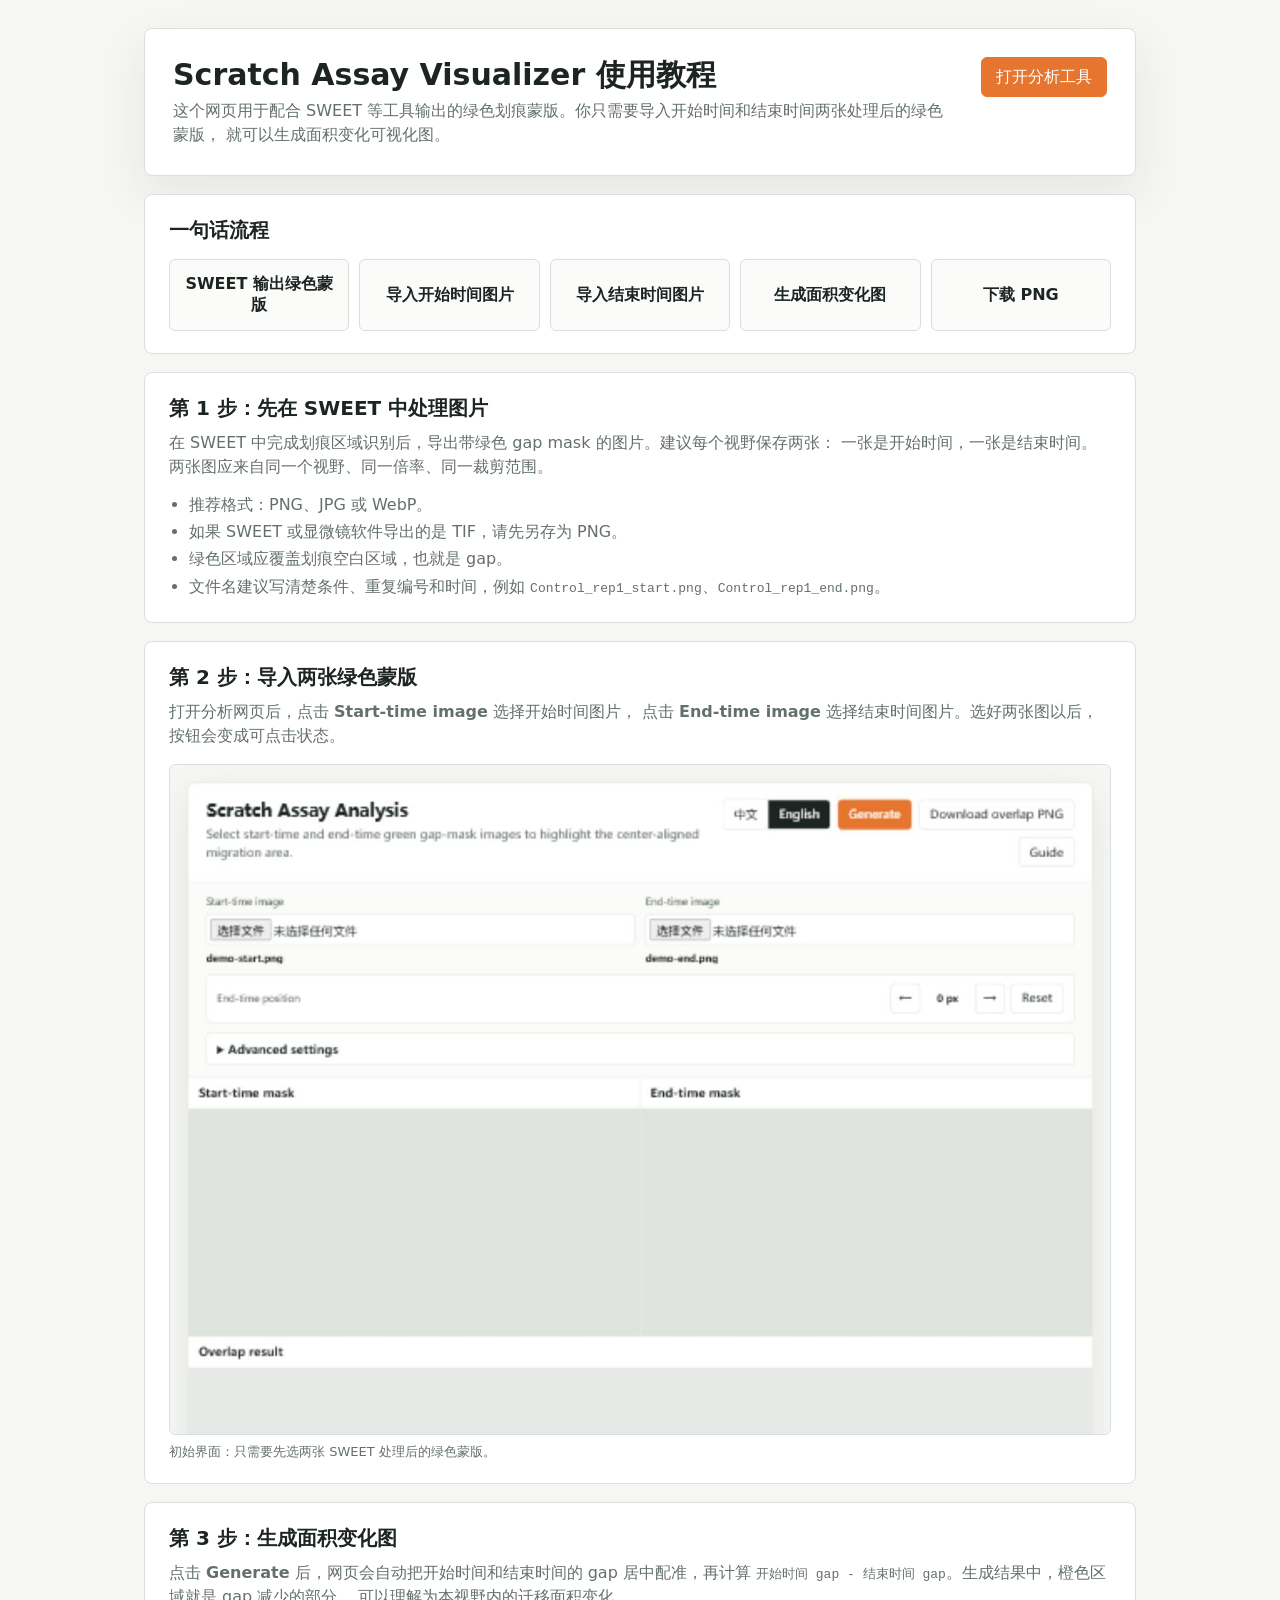
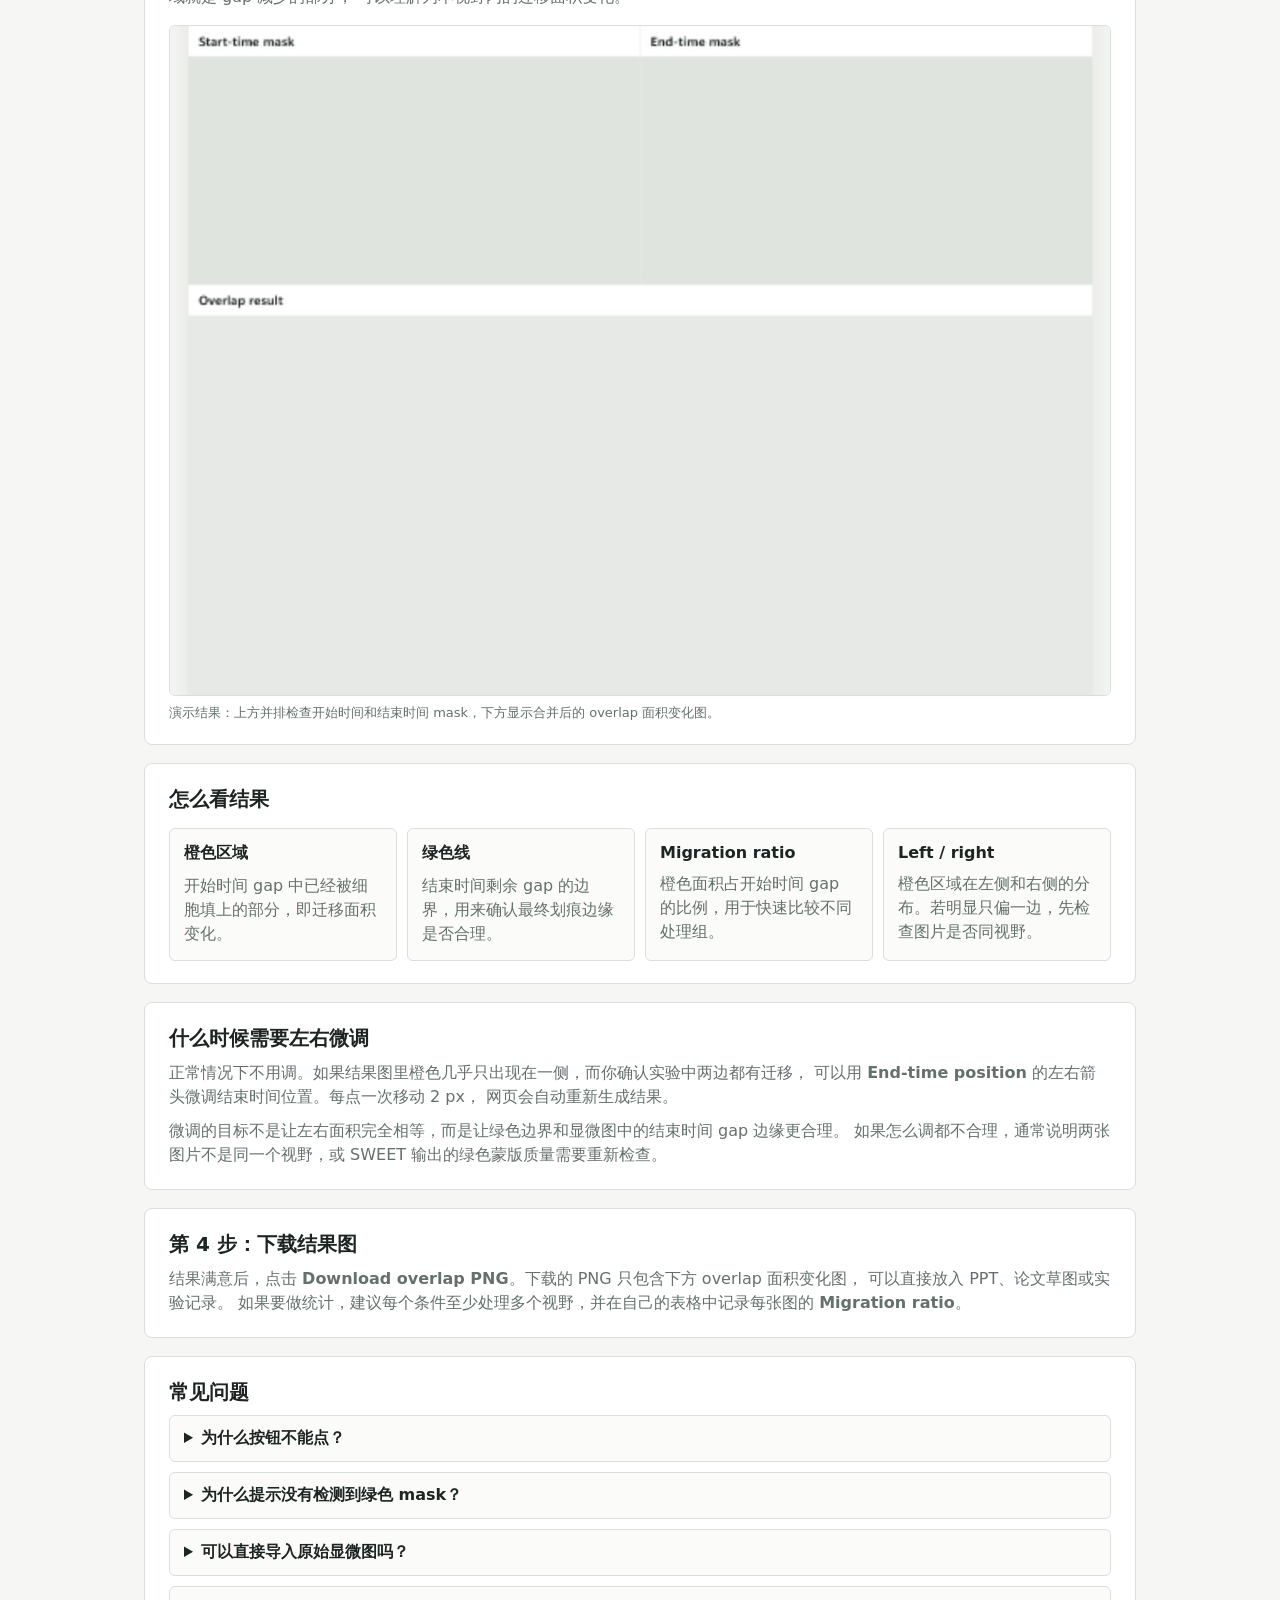
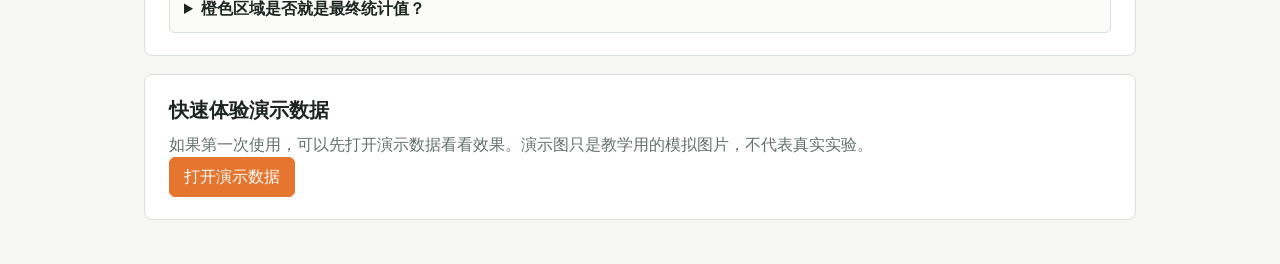
==== guide.html @ 0480585c "Add SWEET workflow guide with screenshots" ====
<!doctype html>
<html lang="zh-CN">
  <head>
    <meta charset="utf-8" />
    <meta name="viewport" content="width=device-width, initial-scale=1" />
    <title>Scratch Assay Visualizer 使用教程</title>
    <link rel="stylesheet" href="./styles.css" />
  </head>
  <body>
    <main class="guide-shell">
      <header class="guide-hero">
        <div>
          <h1>Scratch Assay Visualizer 使用教程</h1>
          <p>
            这个网页用于配合 SWEET 等工具输出的绿色划痕蒙版。你只需要导入开始时间和结束时间两张处理后的绿色蒙版，
            就可以生成面积变化可视化图。
          </p>
        </div>
        <a class="button-link guide-primary" href="./index.html">打开分析工具</a>
      </header>

      <section class="guide-section">
        <h2>一句话流程</h2>
        <div class="workflow-strip">
          <div>SWEET 输出绿色蒙版</div>
          <div>导入开始时间图片</div>
          <div>导入结束时间图片</div>
          <div>生成面积变化图</div>
          <div>下载 PNG</div>
        </div>
      </section>

      <section class="guide-section">
        <h2>第 1 步：先在 SWEET 中处理图片</h2>
        <p>
          在 SWEET 中完成划痕区域识别后，导出带绿色 gap mask 的图片。建议每个视野保存两张：
          一张是开始时间，一张是结束时间。两张图应来自同一个视野、同一倍率、同一裁剪范围。
        </p>
        <ul class="guide-list">
          <li>推荐格式：PNG、JPG 或 WebP。</li>
          <li>如果 SWEET 或显微镜软件导出的是 TIF，请先另存为 PNG。</li>
          <li>绿色区域应覆盖划痕空白区域，也就是 gap。</li>
          <li>文件名建议写清楚条件、重复编号和时间，例如 <code>Control_rep1_start.png</code>、<code>Control_rep1_end.png</code>。</li>
        </ul>
      </section>

      <section class="guide-section">
        <h2>第 2 步：导入两张绿色蒙版</h2>
        <p>
          打开分析网页后，点击 <strong>Start-time image</strong> 选择开始时间图片，
          点击 <strong>End-time image</strong> 选择结束时间图片。选好两张图以后，按钮会变成可点击状态。
        </p>
        <figure class="guide-figure">
          <img src="./docs/screenshots/home.png" alt="Scratch Assay Visualizer 初始界面" />
          <figcaption>初始界面：只需要先选两张 SWEET 处理后的绿色蒙版。</figcaption>
        </figure>
      </section>

      <section class="guide-section">
        <h2>第 3 步：生成面积变化图</h2>
        <p>
          点击 <strong>Generate</strong> 后，网页会自动把开始时间和结束时间的 gap 居中配准，再计算
          <code>开始时间 gap - 结束时间 gap</code>。生成结果中，橙色区域就是 gap 减少的部分，
          可以理解为本视野内的迁移面积变化。
        </p>
        <figure class="guide-figure">
          <img src="./docs/screenshots/demo-result.png" alt="演示数据生成的面积变化图" />
          <figcaption>演示结果：上方并排检查开始时间和结束时间 mask，下方显示合并后的 overlap 面积变化图。</figcaption>
        </figure>
      </section>

      <section class="guide-section">
        <h2>怎么看结果</h2>
        <div class="interpret-grid">
          <div>
            <strong>橙色区域</strong>
            <p>开始时间 gap 中已经被细胞填上的部分，即迁移面积变化。</p>
          </div>
          <div>
            <strong>绿色线</strong>
            <p>结束时间剩余 gap 的边界，用来确认最终划痕边缘是否合理。</p>
          </div>
          <div>
            <strong>Migration ratio</strong>
            <p>橙色面积占开始时间 gap 的比例，用于快速比较不同处理组。</p>
          </div>
          <div>
            <strong>Left / right</strong>
            <p>橙色区域在左侧和右侧的分布。若明显只偏一边，先检查图片是否同视野。</p>
          </div>
        </div>
      </section>

      <section class="guide-section">
        <h2>什么时候需要左右微调</h2>
        <p>
          正常情况下不用调。如果结果图里橙色几乎只出现在一侧，而你确认实验中两边都有迁移，
          可以用 <strong>End-time position</strong> 的左右箭头微调结束时间位置。每点一次移动 2 px，
          网页会自动重新生成结果。
        </p>
        <p>
          微调的目标不是让左右面积完全相等，而是让绿色边界和显微图中的结束时间 gap 边缘更合理。
          如果怎么调都不合理，通常说明两张图片不是同一个视野，或 SWEET 输出的绿色蒙版质量需要重新检查。
        </p>
      </section>

      <section class="guide-section">
        <h2>第 4 步：下载结果图</h2>
        <p>
          结果满意后，点击 <strong>Download overlap PNG</strong>。下载的 PNG 只包含下方 overlap 面积变化图，
          可以直接放入 PPT、论文草图或实验记录。
          如果要做统计，建议每个条件至少处理多个视野，并在自己的表格中记录每张图的 <strong>Migration ratio</strong>。
        </p>
      </section>

      <section class="guide-section">
        <h2>常见问题</h2>
        <details>
          <summary>为什么按钮不能点？</summary>
          <p>通常是还没有同时选择开始时间和结束时间两张图片。</p>
        </details>
        <details>
          <summary>为什么提示没有检测到绿色 mask？</summary>
          <p>请检查 SWEET 导出的 gap 是否为明显绿色。如果颜色很浅，可以展开 Advanced settings，稍微降低 Green threshold。</p>
        </details>
        <details>
          <summary>可以直接导入原始显微图吗？</summary>
          <p>不建议。本工具假设输入已经带有绿色 gap mask。原始显微图应先在 SWEET 中完成划痕区域识别。</p>
        </details>
        <details>
          <summary>橙色区域是否就是最终统计值？</summary>
          <p>橙色区域是可视化的迁移面积变化。定量比较时优先记录网页下方的 Migration ratio，并保持所有条件使用同一套处理流程。</p>
        </details>
      </section>

      <section class="guide-section">
        <h2>快速体验演示数据</h2>
        <p>
          如果第一次使用，可以先打开演示数据看看效果。演示图只是教学用的模拟图片，不代表真实实验。
        </p>
        <a class="button-link guide-primary" href="./index.html?demo=1">打开演示数据</a>
      </section>
    </main>
  </body>
</html>
---- styles.css ----
:root {
  color-scheme: light;
  --bg: #f6f7f4;
  --panel: #ffffff;
  --ink: #1d2522;
  --muted: #64706b;
  --line: #d9dfda;
  --accent: #e6752f;
  --accent-strong: #c95f24;
  --green: #26d961;
  --shadow: 0 18px 50px rgba(29, 37, 34, 0.08);
}

* {
  box-sizing: border-box;
}

body {
  margin: 0;
  min-height: 100vh;
  background: var(--bg);
  color: var(--ink);
  font-family:
    Inter, ui-sans-serif, system-ui, -apple-system, BlinkMacSystemFont, "Segoe UI",
    sans-serif;
}

button,
input {
  font: inherit;
}

.app-shell {
  width: min(1480px, 100%);
  margin: 0 auto;
  padding: 24px;
}

.workspace {
  background: var(--panel);
  border: 1px solid var(--line);
  border-radius: 8px;
  box-shadow: var(--shadow);
  overflow: hidden;
}

.topbar {
  display: flex;
  align-items: flex-start;
  justify-content: space-between;
  gap: 20px;
  padding: 22px 24px;
  border-bottom: 1px solid var(--line);
}

h1 {
  margin: 0;
  font-size: 24px;
  line-height: 1.2;
}

p {
  margin: 6px 0 0;
  color: var(--muted);
  line-height: 1.5;
}

.actions {
  display: flex;
  flex-wrap: wrap;
  gap: 10px;
  justify-content: flex-end;
}

button {
  min-height: 40px;
  border: 1px solid var(--line);
  border-radius: 6px;
  background: #fff;
  color: var(--ink);
  padding: 0 14px;
  cursor: pointer;
}

.button-link {
  min-height: 40px;
  display: inline-flex;
  align-items: center;
  justify-content: center;
  border: 1px solid var(--line);
  border-radius: 6px;
  background: #fff;
  color: var(--ink);
  padding: 0 14px;
  text-decoration: none;
}

.button-link:hover {
  border-color: var(--accent-strong);
}

#runButton {
  background: var(--accent);
  border-color: var(--accent);
  color: #fff;
}

button:not(:disabled):hover {
  border-color: var(--accent-strong);
}

#runButton:not(:disabled):hover {
  background: var(--accent-strong);
}

button:disabled {
  cursor: not-allowed;
  opacity: 0.45;
}

.controls {
  display: grid;
  grid-template-columns: repeat(2, minmax(0, 1fr));
  gap: 14px;
  padding: 16px 24px;
  border-bottom: 1px solid var(--line);
  background: #fbfcfa;
}

.language-toggle {
  display: flex;
  min-height: 40px;
  overflow: hidden;
  border: 1px solid var(--line);
  border-radius: 6px;
  background: #fff;
}

.language-toggle button {
  min-height: 38px;
  border: 0;
  border-right: 1px solid var(--line);
  border-radius: 0;
}

.language-toggle button:last-child {
  border-right: 0;
}

.language-toggle button.is-active {
  background: var(--ink);
  color: #fff;
}

.advanced-settings {
  grid-column: 1 / -1;
  border: 1px solid var(--line);
  border-radius: 6px;
  background: #fff;
}

.advanced-settings summary {
  min-height: 42px;
  padding: 11px 14px;
  cursor: pointer;
  font-weight: 700;
}

.advanced-grid {
  display: grid;
  grid-template-columns: repeat(2, minmax(0, 1fr));
  gap: 14px;
  padding: 0 14px 14px;
}

.file-picker,
.offset-control,
.range-control {
  display: grid;
  gap: 8px;
  min-width: 0;
}

.file-picker span,
.offset-control > span,
.range-control span {
  color: var(--muted);
  font-size: 13px;
}

.offset-control {
  grid-column: 1 / -1;
  grid-template-columns: 1fr auto;
  align-items: center;
  padding: 12px 14px;
  border: 1px solid var(--line);
  border-radius: 6px;
  background: #fff;
}

.offset-row {
  display: flex;
  align-items: center;
  gap: 8px;
}

.offset-row strong {
  min-width: 58px;
  text-align: center;
  font-size: 13px;
}

.icon-button {
  width: 40px;
  padding: 0;
  font-size: 18px;
  line-height: 1;
}

.file-picker input {
  width: 100%;
  min-height: 38px;
  border: 1px solid var(--line);
  border-radius: 6px;
  padding: 6px;
  background: #fff;
}

.file-picker strong,
.range-control strong {
  min-width: 0;
  color: var(--ink);
  font-size: 13px;
  overflow: hidden;
  text-overflow: ellipsis;
  white-space: nowrap;
}

.range-control {
  grid-template-columns: 1fr auto;
  align-items: center;
}

.range-control span,
.range-control input {
  grid-column: 1 / -1;
}

.range-control input {
  accent-color: var(--accent);
}

.stage {
  display: grid;
  grid-template-columns: repeat(2, minmax(0, 1fr));
  gap: 0;
  min-height: 360px;
}

.preview-panel {
  min-width: 0;
  border-right: 1px solid var(--line);
  background: #edf0ed;
}

.preview-panel:last-child {
  border-right: 0;
}

.mask-panel:nth-child(2) {
  border-right: 0;
}

.preview-panel header {
  height: 42px;
  display: flex;
  align-items: center;
  padding: 0 14px;
  border-bottom: 1px solid var(--line);
  background: #fff;
  font-weight: 700;
}

canvas {
  display: block;
  width: 100%;
  height: min(58vh, 560px);
  object-fit: contain;
  background: #dfe4df;
}

.mask-panel canvas {
  height: min(34vh, 320px);
}

.result-panel {
  grid-column: 1 / -1;
  border-top: 1px solid var(--line);
  border-right: 0;
}

.result-panel canvas {
  height: min(66vh, 640px);
  background: #e6e9e6;
}

.metrics {
  display: grid;
  grid-template-columns: repeat(6, minmax(0, 1fr));
  border-top: 1px solid var(--line);
}

.metrics div {
  display: grid;
  gap: 5px;
  padding: 14px 16px;
  border-right: 1px solid var(--line);
  min-width: 0;
}

.metrics div:last-child {
  border-right: 0;
}

.metrics span {
  color: var(--muted);
  font-size: 12px;
}

.metrics strong {
  font-size: 18px;
  overflow-wrap: anywhere;
}

.status {
  min-height: 40px;
  margin: 0;
  padding: 12px 24px 16px;
  color: var(--muted);
  border-top: 1px solid var(--line);
}

.status.is-error {
  color: #a3441e;
}

.guide-shell {
  width: min(1040px, 100%);
  margin: 0 auto;
  padding: 28px 24px 44px;
}

.guide-hero {
  display: flex;
  align-items: flex-start;
  justify-content: space-between;
  gap: 24px;
  padding: 28px;
  border: 1px solid var(--line);
  border-radius: 8px;
  background: var(--panel);
  box-shadow: var(--shadow);
}

.guide-hero h1 {
  font-size: 30px;
}

.eyebrow {
  margin: 0 0 8px;
  color: var(--accent-strong);
  font-size: 13px;
  font-weight: 700;
}

.guide-primary {
  flex: 0 0 auto;
  background: var(--accent);
  border-color: var(--accent);
  color: #fff;
}

.guide-primary:hover {
  background: var(--accent-strong);
  color: #fff;
}

.guide-section {
  margin-top: 18px;
  padding: 22px 24px;
  border: 1px solid var(--line);
  border-radius: 8px;
  background: var(--panel);
}

.guide-section h2 {
  margin: 0;
  font-size: 20px;
  line-height: 1.3;
}

.guide-section p {
  margin-top: 10px;
}

.workflow-strip,
.interpret-grid {
  display: grid;
  gap: 10px;
  margin-top: 16px;
}

.workflow-strip {
  grid-template-columns: repeat(5, minmax(0, 1fr));
}

.workflow-strip div,
.interpret-grid div {
  border: 1px solid var(--line);
  border-radius: 6px;
  background: #fbfcfa;
}

.workflow-strip div {
  min-height: 72px;
  display: flex;
  align-items: center;
  justify-content: center;
  padding: 12px;
  text-align: center;
  font-weight: 700;
}

.guide-list {
  margin: 12px 0 0;
  padding-left: 20px;
  color: var(--muted);
  line-height: 1.7;
}

.guide-figure {
  margin: 16px 0 0;
}

.guide-figure img {
  display: block;
  width: 100%;
  border: 1px solid var(--line);
  border-radius: 6px;
  background: #edf0ed;
}

.guide-figure figcaption {
  margin-top: 8px;
  color: var(--muted);
  font-size: 13px;
}

.interpret-grid {
  grid-template-columns: repeat(4, minmax(0, 1fr));
}

.interpret-grid div {
  padding: 14px;
}

.interpret-grid strong {
  display: block;
}

.guide-section details {
  margin-top: 10px;
  border: 1px solid var(--line);
  border-radius: 6px;
  background: #fbfcfa;
}

.guide-section summary {
  padding: 12px 14px;
  cursor: pointer;
  font-weight: 700;
}

.guide-section details p {
  margin: 0;
  padding: 0 14px 14px;
}

@media (max-width: 1080px) {
  .topbar {
    flex-direction: column;
  }

  .controls,
  .advanced-grid,
  .metrics {
    grid-template-columns: 1fr;
  }

  .metrics div {
    border-right: 0;
    border-bottom: 1px solid var(--line);
  }

  .metrics div:last-child {
    border-bottom: 0;
  }

  canvas {
    height: 360px;
  }
}

@media (max-width: 640px) {
  .app-shell {
    padding: 10px;
  }

  .topbar,
  .controls {
    padding-left: 14px;
    padding-right: 14px;
  }

  .actions {
    width: 100%;
    justify-content: stretch;
  }

  .actions button {
    flex: 1 1 120px;
  }

  .actions .button-link {
    flex: 1 1 120px;
  }

  .offset-control {
    grid-template-columns: 1fr;
  }

  .offset-row {
    width: 100%;
  }

  .offset-row button:last-child {
    margin-left: auto;
  }
}

@media (max-width: 900px) {
  .guide-hero {
    flex-direction: column;
  }

  .workflow-strip,
  .interpret-grid {
    grid-template-columns: 1fr;
  }
}
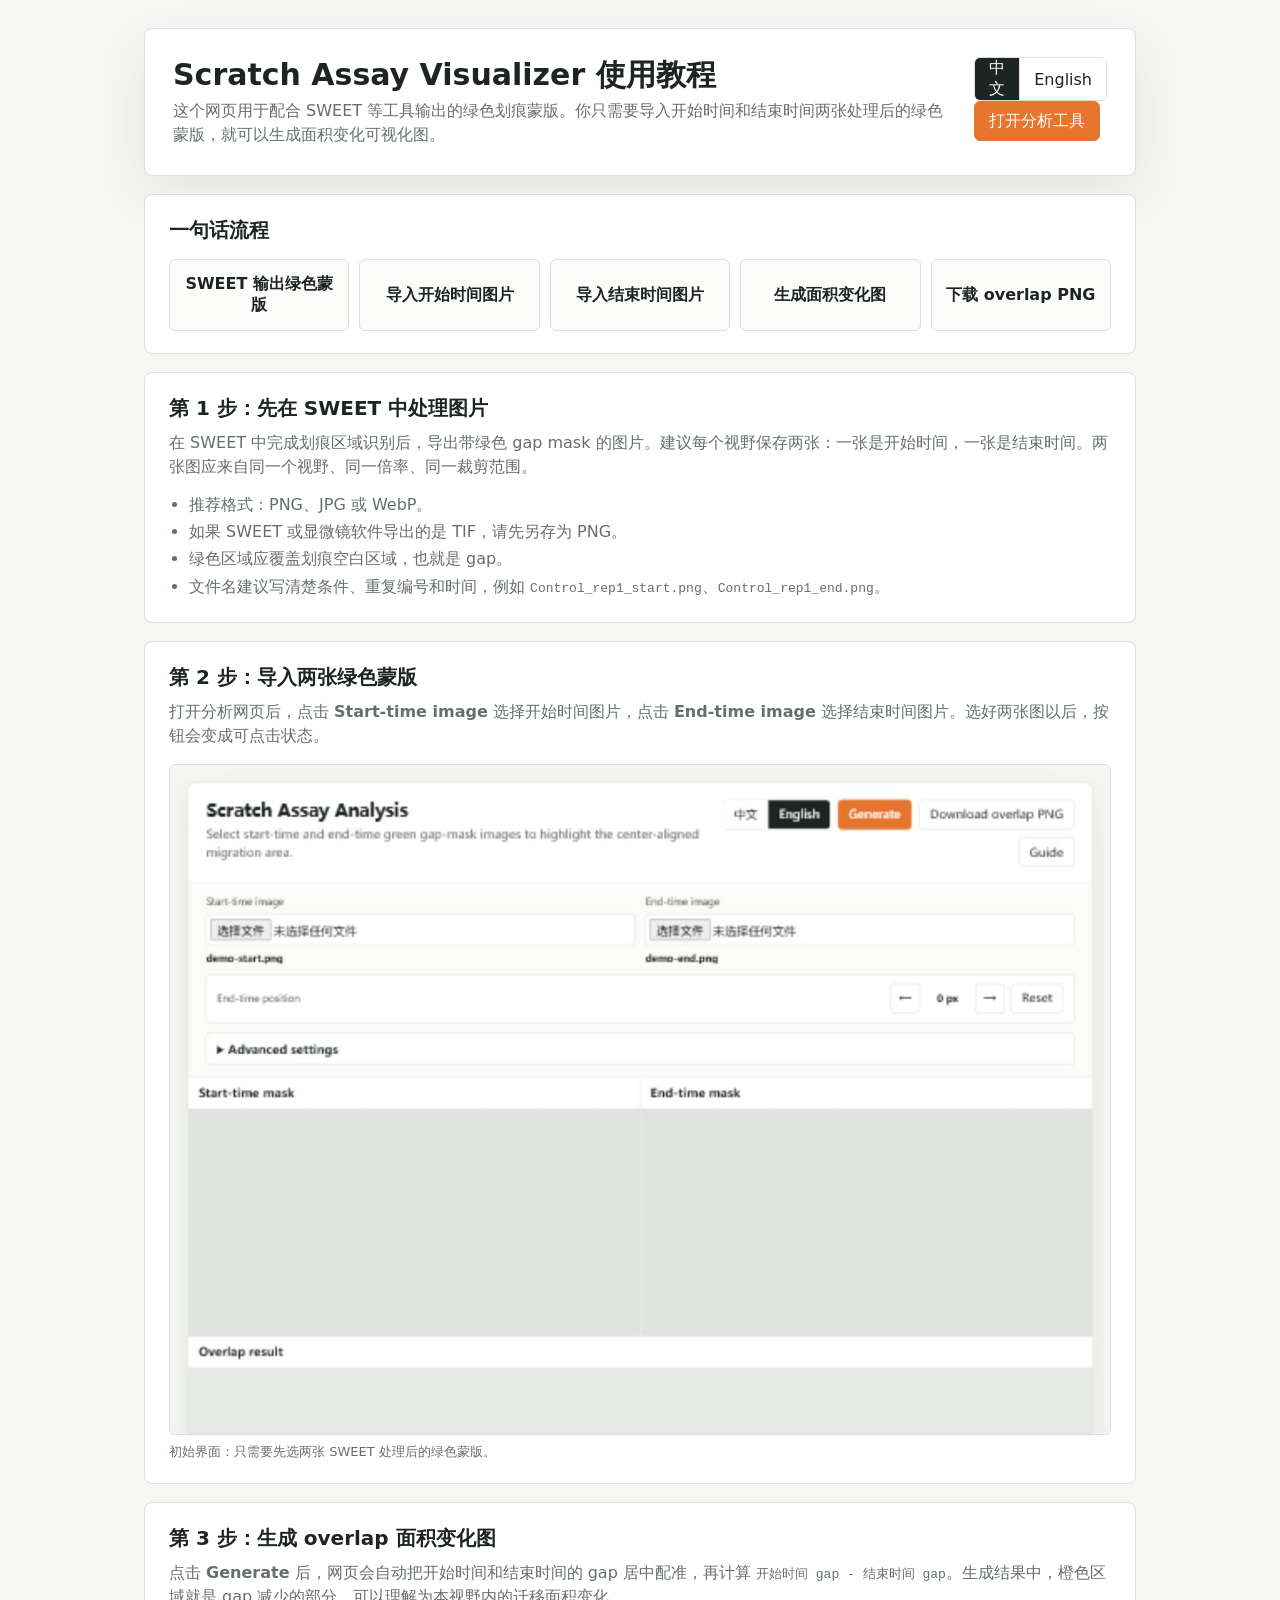
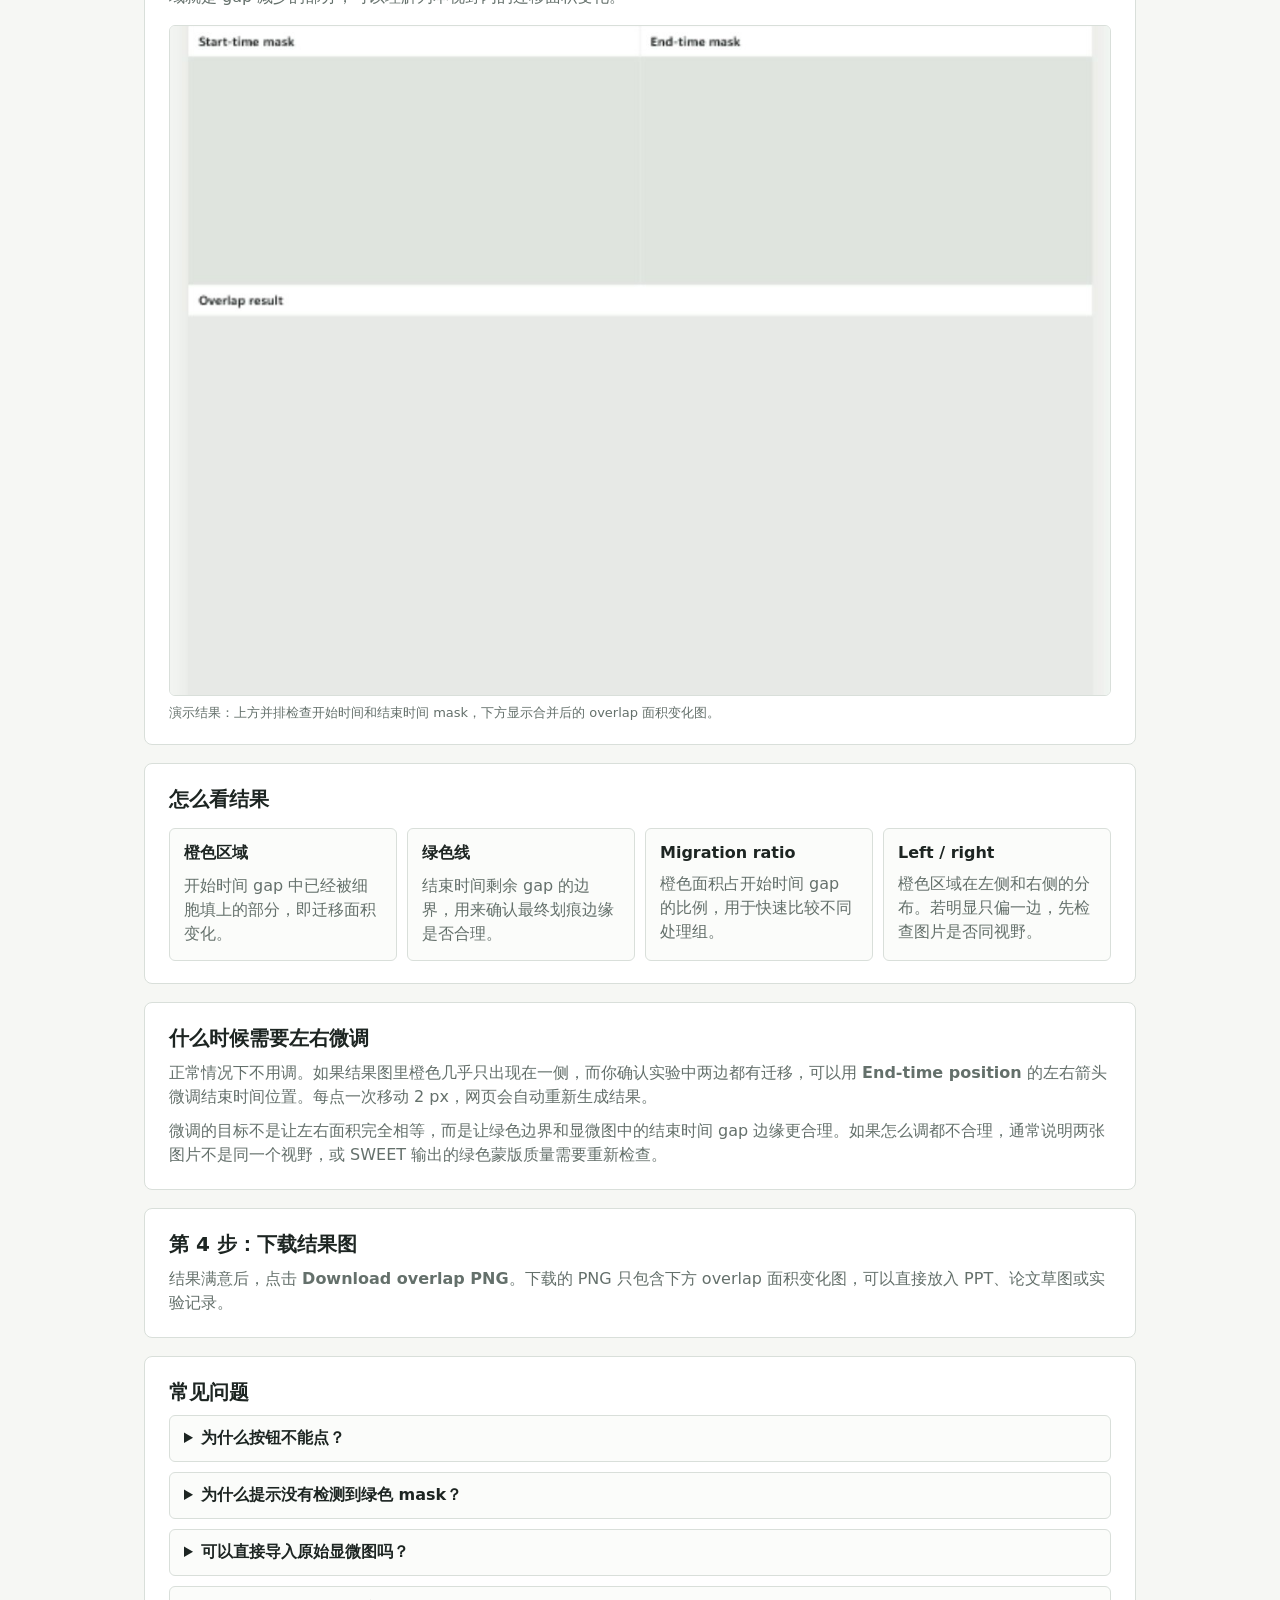
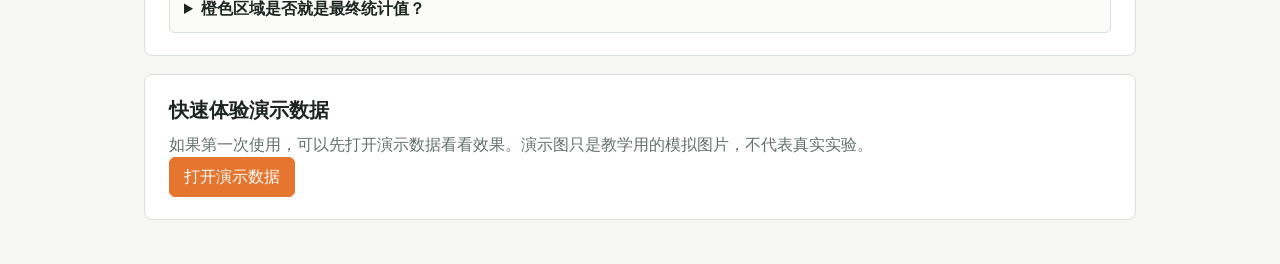
==== commit 34258645: "Add bilingual guide page and README" ====
--- a/guide.html
+++ b/guide.html
@@ -10,136 +10,134 @@
     <main class="guide-shell">
       <header class="guide-hero">
         <div>
-          <h1>Scratch Assay Visualizer 使用教程</h1>
-          <p>
-            这个网页用于配合 SWEET 等工具输出的绿色划痕蒙版。你只需要导入开始时间和结束时间两张处理后的绿色蒙版，
-            就可以生成面积变化可视化图。
+          <h1 data-guide-i18n="title">Scratch Assay Visualizer 使用教程</h1>
+          <p data-guide-i18n="intro">
+            这个网页用于配合 SWEET 等工具输出的绿色划痕蒙版。你只需要导入开始时间和结束时间两张处理后的绿色蒙版，就可以生成面积变化可视化图。
           </p>
         </div>
-        <a class="button-link guide-primary" href="./index.html">打开分析工具</a>
+        <div class="guide-actions">
+          <div class="language-toggle" role="group" aria-label="语言 / Language">
+            <button id="guideZhButton" type="button" data-lang="zh" aria-pressed="true">中文</button>
+            <button id="guideEnButton" type="button" data-lang="en" aria-pressed="false">English</button>
+          </div>
+          <a class="button-link guide-primary" href="./index.html" data-guide-i18n="openTool">打开分析工具</a>
+        </div>
       </header>
 
       <section class="guide-section">
-        <h2>一句话流程</h2>
+        <h2 data-guide-i18n="workflowTitle">一句话流程</h2>
         <div class="workflow-strip">
-          <div>SWEET 输出绿色蒙版</div>
-          <div>导入开始时间图片</div>
-          <div>导入结束时间图片</div>
-          <div>生成面积变化图</div>
-          <div>下载 PNG</div>
+          <div data-guide-i18n="workflow1">SWEET 输出绿色蒙版</div>
+          <div data-guide-i18n="workflow2">导入开始时间图片</div>
+          <div data-guide-i18n="workflow3">导入结束时间图片</div>
+          <div data-guide-i18n="workflow4">生成面积变化图</div>
+          <div data-guide-i18n="workflow5">下载 overlap PNG</div>
         </div>
       </section>
 
       <section class="guide-section">
-        <h2>第 1 步：先在 SWEET 中处理图片</h2>
-        <p>
-          在 SWEET 中完成划痕区域识别后，导出带绿色 gap mask 的图片。建议每个视野保存两张：
-          一张是开始时间，一张是结束时间。两张图应来自同一个视野、同一倍率、同一裁剪范围。
+        <h2 data-guide-i18n="step1Title">第 1 步：先在 SWEET 中处理图片</h2>
+        <p data-guide-i18n="step1Body">
+          在 SWEET 中完成划痕区域识别后，导出带绿色 gap mask 的图片。建议每个视野保存两张：一张是开始时间，一张是结束时间。两张图应来自同一个视野、同一倍率、同一裁剪范围。
         </p>
         <ul class="guide-list">
-          <li>推荐格式：PNG、JPG 或 WebP。</li>
-          <li>如果 SWEET 或显微镜软件导出的是 TIF，请先另存为 PNG。</li>
-          <li>绿色区域应覆盖划痕空白区域，也就是 gap。</li>
-          <li>文件名建议写清楚条件、重复编号和时间，例如 <code>Control_rep1_start.png</code>、<code>Control_rep1_end.png</code>。</li>
+          <li data-guide-i18n="step1Item1">推荐格式：PNG、JPG 或 WebP。</li>
+          <li data-guide-i18n="step1Item2">如果 SWEET 或显微镜软件导出的是 TIF，请先另存为 PNG。</li>
+          <li data-guide-i18n="step1Item3">绿色区域应覆盖划痕空白区域，也就是 gap。</li>
+          <li data-guide-i18n="step1Item4">文件名建议写清楚条件、重复编号和时间，例如 <code>Control_rep1_start.png</code>、<code>Control_rep1_end.png</code>。</li>
         </ul>
       </section>
 
       <section class="guide-section">
-        <h2>第 2 步：导入两张绿色蒙版</h2>
-        <p>
-          打开分析网页后，点击 <strong>Start-time image</strong> 选择开始时间图片，
-          点击 <strong>End-time image</strong> 选择结束时间图片。选好两张图以后，按钮会变成可点击状态。
+        <h2 data-guide-i18n="step2Title">第 2 步：导入两张绿色蒙版</h2>
+        <p data-guide-i18n="step2Body">
+          打开分析网页后，点击 <strong>Start-time image</strong> 选择开始时间图片，点击 <strong>End-time image</strong> 选择结束时间图片。选好两张图以后，按钮会变成可点击状态。
         </p>
         <figure class="guide-figure">
           <img src="./docs/screenshots/home.png" alt="Scratch Assay Visualizer 初始界面" />
-          <figcaption>初始界面：只需要先选两张 SWEET 处理后的绿色蒙版。</figcaption>
+          <figcaption data-guide-i18n="homeCaption">初始界面：只需要先选两张 SWEET 处理后的绿色蒙版。</figcaption>
         </figure>
       </section>
 
       <section class="guide-section">
-        <h2>第 3 步：生成面积变化图</h2>
-        <p>
-          点击 <strong>Generate</strong> 后，网页会自动把开始时间和结束时间的 gap 居中配准，再计算
-          <code>开始时间 gap - 结束时间 gap</code>。生成结果中，橙色区域就是 gap 减少的部分，
-          可以理解为本视野内的迁移面积变化。
+        <h2 data-guide-i18n="step3Title">第 3 步：生成 overlap 面积变化图</h2>
+        <p data-guide-i18n="step3Body">
+          点击 <strong>Generate</strong> 后，网页会自动把开始时间和结束时间的 gap 居中配准，再计算 <code>开始时间 gap - 结束时间 gap</code>。生成结果中，橙色区域就是 gap 减少的部分，可以理解为本视野内的迁移面积变化。
         </p>
         <figure class="guide-figure">
           <img src="./docs/screenshots/demo-result.png" alt="演示数据生成的面积变化图" />
-          <figcaption>演示结果：上方并排检查开始时间和结束时间 mask，下方显示合并后的 overlap 面积变化图。</figcaption>
+          <figcaption data-guide-i18n="resultCaption">演示结果：上方并排检查开始时间和结束时间 mask，下方显示合并后的 overlap 面积变化图。</figcaption>
         </figure>
       </section>
 
       <section class="guide-section">
-        <h2>怎么看结果</h2>
+        <h2 data-guide-i18n="interpretTitle">怎么看结果</h2>
         <div class="interpret-grid">
           <div>
-            <strong>橙色区域</strong>
-            <p>开始时间 gap 中已经被细胞填上的部分，即迁移面积变化。</p>
+            <strong data-guide-i18n="interpret1Title">橙色区域</strong>
+            <p data-guide-i18n="interpret1Body">开始时间 gap 中已经被细胞填上的部分，即迁移面积变化。</p>
           </div>
           <div>
-            <strong>绿色线</strong>
-            <p>结束时间剩余 gap 的边界，用来确认最终划痕边缘是否合理。</p>
+            <strong data-guide-i18n="interpret2Title">绿色线</strong>
+            <p data-guide-i18n="interpret2Body">结束时间剩余 gap 的边界，用来确认最终划痕边缘是否合理。</p>
           </div>
           <div>
-            <strong>Migration ratio</strong>
-            <p>橙色面积占开始时间 gap 的比例，用于快速比较不同处理组。</p>
+            <strong data-guide-i18n="interpret3Title">Migration ratio</strong>
+            <p data-guide-i18n="interpret3Body">橙色面积占开始时间 gap 的比例，用于快速比较不同处理组。</p>
           </div>
           <div>
-            <strong>Left / right</strong>
-            <p>橙色区域在左侧和右侧的分布。若明显只偏一边，先检查图片是否同视野。</p>
+            <strong data-guide-i18n="interpret4Title">Left / right</strong>
+            <p data-guide-i18n="interpret4Body">橙色区域在左侧和右侧的分布。若明显只偏一边，先检查图片是否同视野。</p>
           </div>
         </div>
       </section>
 
       <section class="guide-section">
-        <h2>什么时候需要左右微调</h2>
-        <p>
-          正常情况下不用调。如果结果图里橙色几乎只出现在一侧，而你确认实验中两边都有迁移，
-          可以用 <strong>End-time position</strong> 的左右箭头微调结束时间位置。每点一次移动 2 px，
-          网页会自动重新生成结果。
+        <h2 data-guide-i18n="nudgeTitle">什么时候需要左右微调</h2>
+        <p data-guide-i18n="nudgeBody1">
+          正常情况下不用调。如果结果图里橙色几乎只出现在一侧，而你确认实验中两边都有迁移，可以用 <strong>End-time position</strong> 的左右箭头微调结束时间位置。每点一次移动 2 px，网页会自动重新生成结果。
         </p>
-        <p>
-          微调的目标不是让左右面积完全相等，而是让绿色边界和显微图中的结束时间 gap 边缘更合理。
-          如果怎么调都不合理，通常说明两张图片不是同一个视野，或 SWEET 输出的绿色蒙版质量需要重新检查。
+        <p data-guide-i18n="nudgeBody2">
+          微调的目标不是让左右面积完全相等，而是让绿色边界和显微图中的结束时间 gap 边缘更合理。如果怎么调都不合理，通常说明两张图片不是同一个视野，或 SWEET 输出的绿色蒙版质量需要重新检查。
         </p>
       </section>
 
       <section class="guide-section">
-        <h2>第 4 步：下载结果图</h2>
-        <p>
-          结果满意后，点击 <strong>Download overlap PNG</strong>。下载的 PNG 只包含下方 overlap 面积变化图，
-          可以直接放入 PPT、论文草图或实验记录。
-          如果要做统计，建议每个条件至少处理多个视野，并在自己的表格中记录每张图的 <strong>Migration ratio</strong>。
+        <h2 data-guide-i18n="downloadTitle">第 4 步：下载结果图</h2>
+        <p data-guide-i18n="downloadBody">
+          结果满意后，点击 <strong>Download overlap PNG</strong>。下载的 PNG 只包含下方 overlap 面积变化图，可以直接放入 PPT、论文草图或实验记录。
         </p>
       </section>
 
       <section class="guide-section">
-        <h2>常见问题</h2>
+        <h2 data-guide-i18n="faqTitle">常见问题</h2>
         <details>
-          <summary>为什么按钮不能点？</summary>
-          <p>通常是还没有同时选择开始时间和结束时间两张图片。</p>
+          <summary data-guide-i18n="faq1Q">为什么按钮不能点？</summary>
+          <p data-guide-i18n="faq1A">通常是还没有同时选择开始时间和结束时间两张图片。</p>
         </details>
         <details>
-          <summary>为什么提示没有检测到绿色 mask？</summary>
-          <p>请检查 SWEET 导出的 gap 是否为明显绿色。如果颜色很浅，可以展开 Advanced settings，稍微降低 Green threshold。</p>
+          <summary data-guide-i18n="faq2Q">为什么提示没有检测到绿色 mask？</summary>
+          <p data-guide-i18n="faq2A">请检查 SWEET 导出的 gap 是否为明显绿色。如果颜色很浅，可以展开 Advanced settings，稍微降低 Green threshold。</p>
         </details>
         <details>
-          <summary>可以直接导入原始显微图吗？</summary>
-          <p>不建议。本工具假设输入已经带有绿色 gap mask。原始显微图应先在 SWEET 中完成划痕区域识别。</p>
+          <summary data-guide-i18n="faq3Q">可以直接导入原始显微图吗？</summary>
+          <p data-guide-i18n="faq3A">不建议。本工具假设输入已经带有绿色 gap mask。原始显微图应先在 SWEET 中完成划痕区域识别。</p>
         </details>
         <details>
-          <summary>橙色区域是否就是最终统计值？</summary>
-          <p>橙色区域是可视化的迁移面积变化。定量比较时优先记录网页下方的 Migration ratio，并保持所有条件使用同一套处理流程。</p>
+          <summary data-guide-i18n="faq4Q">橙色区域是否就是最终统计值？</summary>
+          <p data-guide-i18n="faq4A">橙色区域是可视化的迁移面积变化。定量比较时优先记录网页下方的 Migration ratio，并保持所有条件使用同一套处理流程。</p>
         </details>
       </section>
 
       <section class="guide-section">
-        <h2>快速体验演示数据</h2>
-        <p>
+        <h2 data-guide-i18n="demoTitle">快速体验演示数据</h2>
+        <p data-guide-i18n="demoBody">
           如果第一次使用，可以先打开演示数据看看效果。演示图只是教学用的模拟图片，不代表真实实验。
         </p>
-        <a class="button-link guide-primary" href="./index.html?demo=1">打开演示数据</a>
+        <a class="button-link guide-primary" href="./index.html?demo=1" data-guide-i18n="openDemo">打开演示数据</a>
       </section>
     </main>
+
+    <script src="./guide.js"></script>
   </body>
 </html>
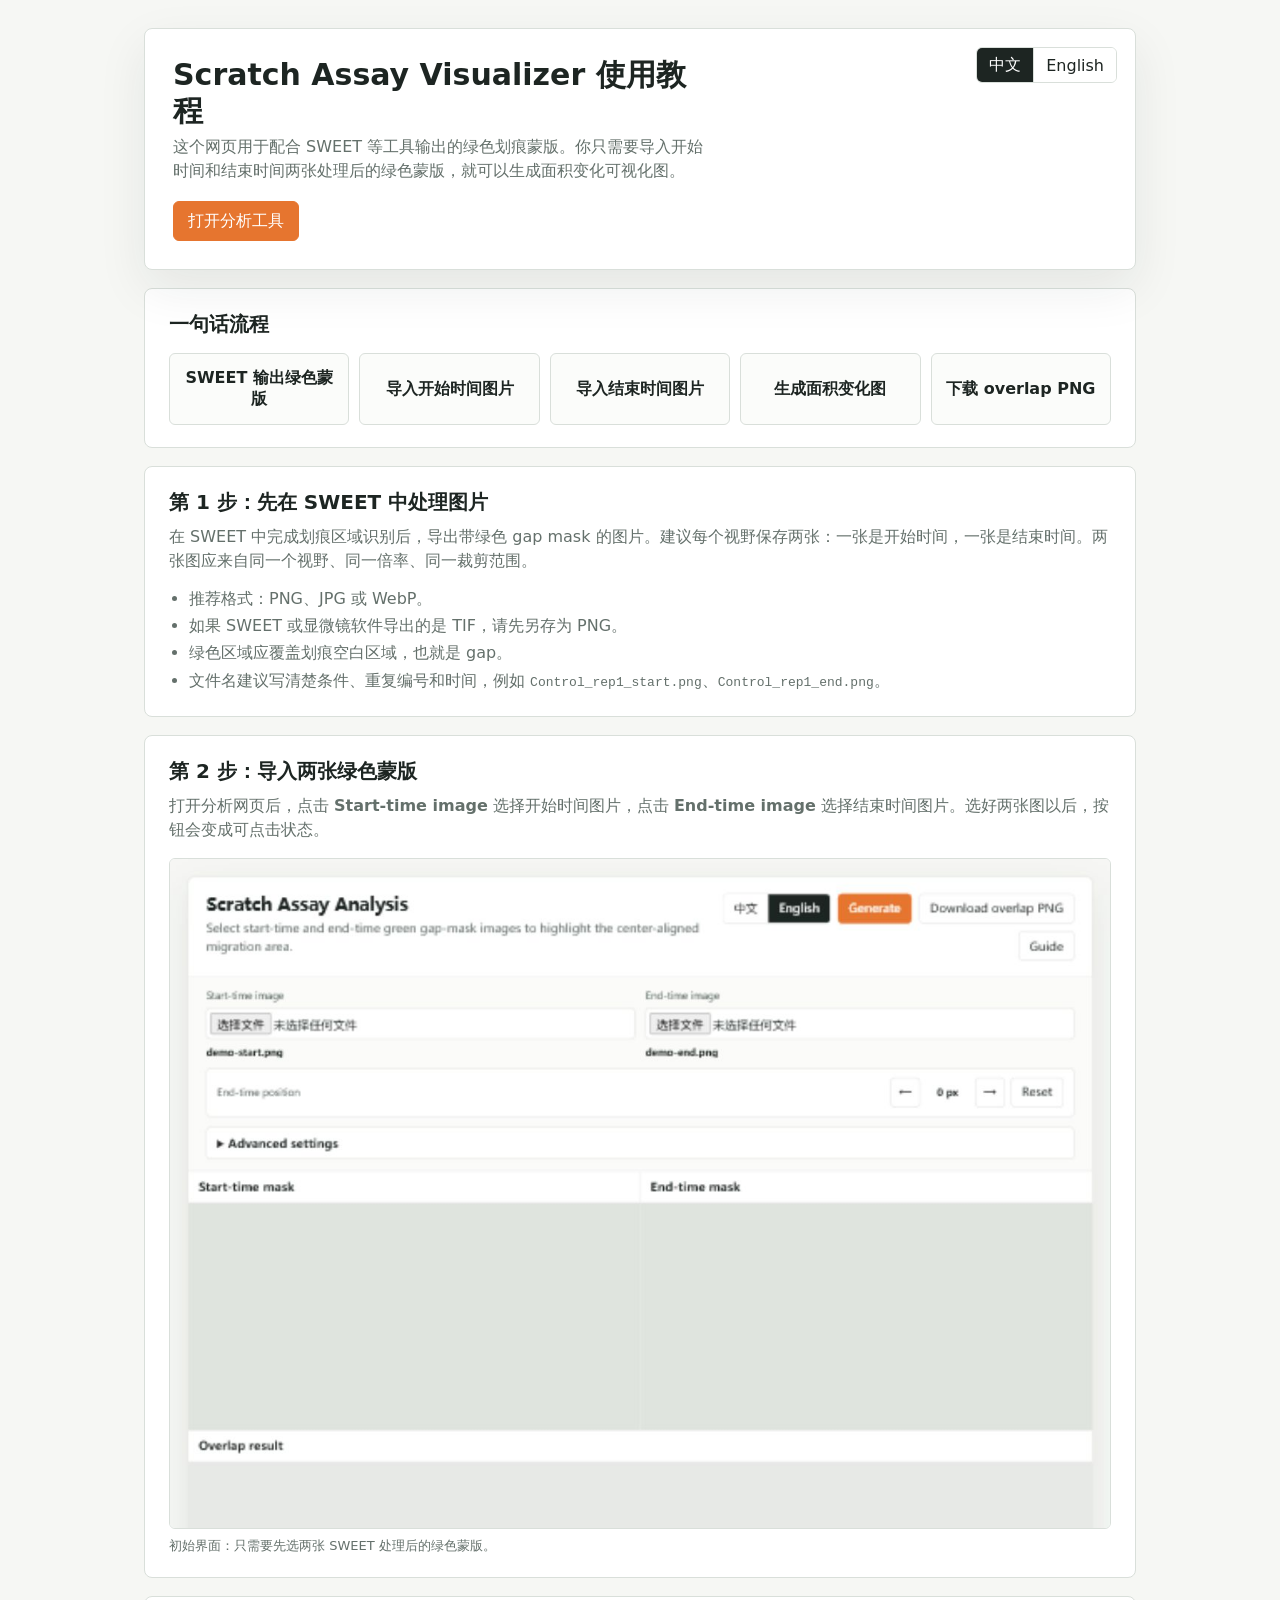
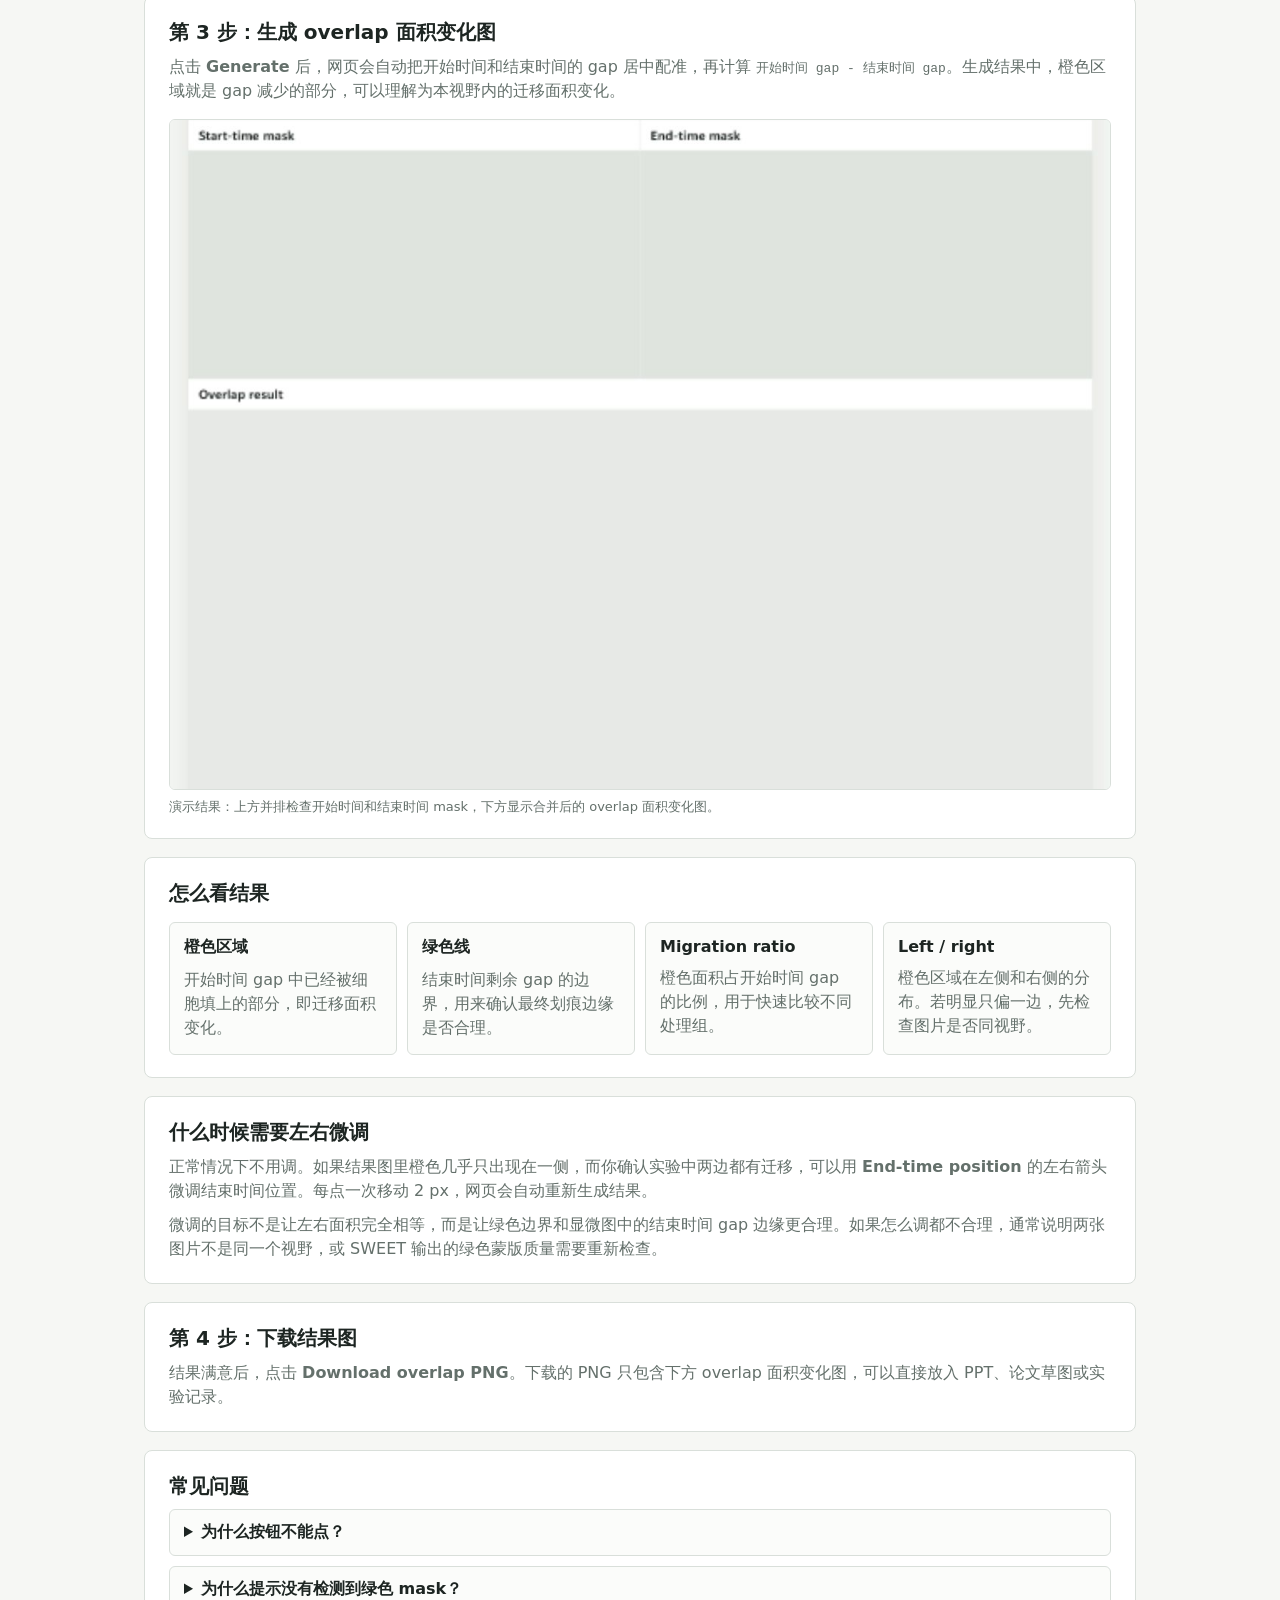
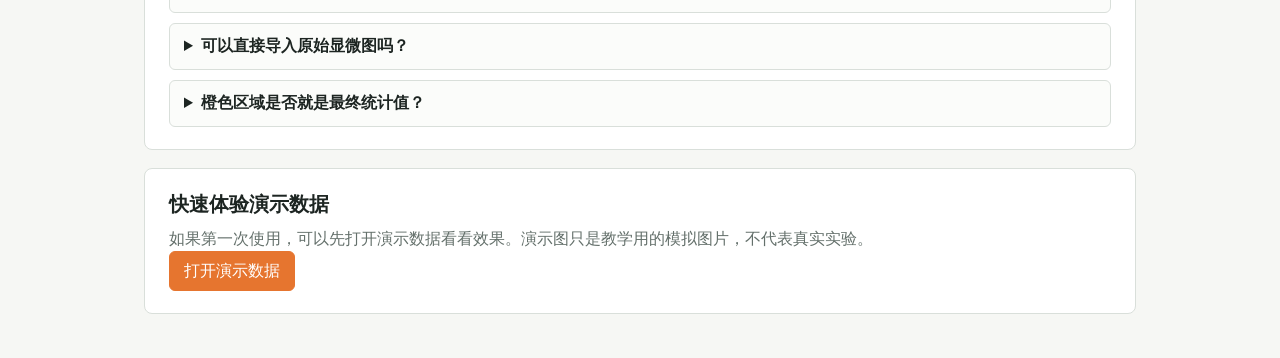
==== commit 4b04e718: "Refine guide header layout" ====
--- a/guide.html
+++ b/guide.html
@@ -9,18 +9,20 @@
   <body>
     <main class="guide-shell">
       <header class="guide-hero">
-        <div>
-          <h1 data-guide-i18n="title">Scratch Assay Visualizer 使用教程</h1>
-          <p data-guide-i18n="intro">
-            这个网页用于配合 SWEET 等工具输出的绿色划痕蒙版。你只需要导入开始时间和结束时间两张处理后的绿色蒙版，就可以生成面积变化可视化图。
-          </p>
-        </div>
         <div class="guide-actions">
           <div class="language-toggle" role="group" aria-label="语言 / Language">
             <button id="guideZhButton" type="button" data-lang="zh" aria-pressed="true">中文</button>
             <button id="guideEnButton" type="button" data-lang="en" aria-pressed="false">English</button>
           </div>
-          <a class="button-link guide-primary" href="./index.html" data-guide-i18n="openTool">打开分析工具</a>
+        </div>
+        <div class="guide-copy">
+          <h1 data-guide-i18n="title">Scratch Assay Visualizer 使用教程</h1>
+          <p data-guide-i18n="intro">
+            这个网页用于配合 SWEET 等工具输出的绿色划痕蒙版。你只需要导入开始时间和结束时间两张处理后的绿色蒙版，就可以生成面积变化可视化图。
+          </p>
+          <div class="guide-cta">
+            <a class="button-link guide-primary" href="./index.html" data-guide-i18n="openTool">打开分析工具</a>
+          </div>
         </div>
       </header>
 
--- a/styles.css
+++ b/styles.css
@@ -351,10 +351,8 @@
 }
 
 .guide-hero {
-  display: flex;
-  align-items: flex-start;
-  justify-content: space-between;
-  gap: 24px;
+  position: relative;
+  display: block;
   padding: 28px;
   border: 1px solid var(--line);
   border-radius: 8px;
@@ -362,8 +360,34 @@
   box-shadow: var(--shadow);
 }
 
+.guide-copy {
+  max-width: 760px;
+  padding-right: 220px;
+}
+
 .guide-hero h1 {
   font-size: 30px;
+}
+
+.guide-actions {
+  position: absolute;
+  top: 18px;
+  right: 18px;
+  display: flex;
+  justify-content: flex-end;
+}
+
+.guide-actions .language-toggle {
+  min-height: 36px;
+}
+
+.guide-actions .language-toggle button {
+  min-height: 34px;
+  padding: 0 12px;
+}
+
+.guide-cta {
+  margin-top: 18px;
 }
 
 .eyebrow {
@@ -549,12 +573,23 @@
 }
 
 @media (max-width: 900px) {
-  .guide-hero {
-    flex-direction: column;
-  }
-
   .workflow-strip,
   .interpret-grid {
     grid-template-columns: 1fr;
   }
 }
+
+@media (max-width: 720px) {
+  .guide-hero {
+    padding: 20px;
+  }
+
+  .guide-actions {
+    position: static;
+    margin-bottom: 18px;
+  }
+
+  .guide-copy {
+    padding-right: 0;
+  }
+}
